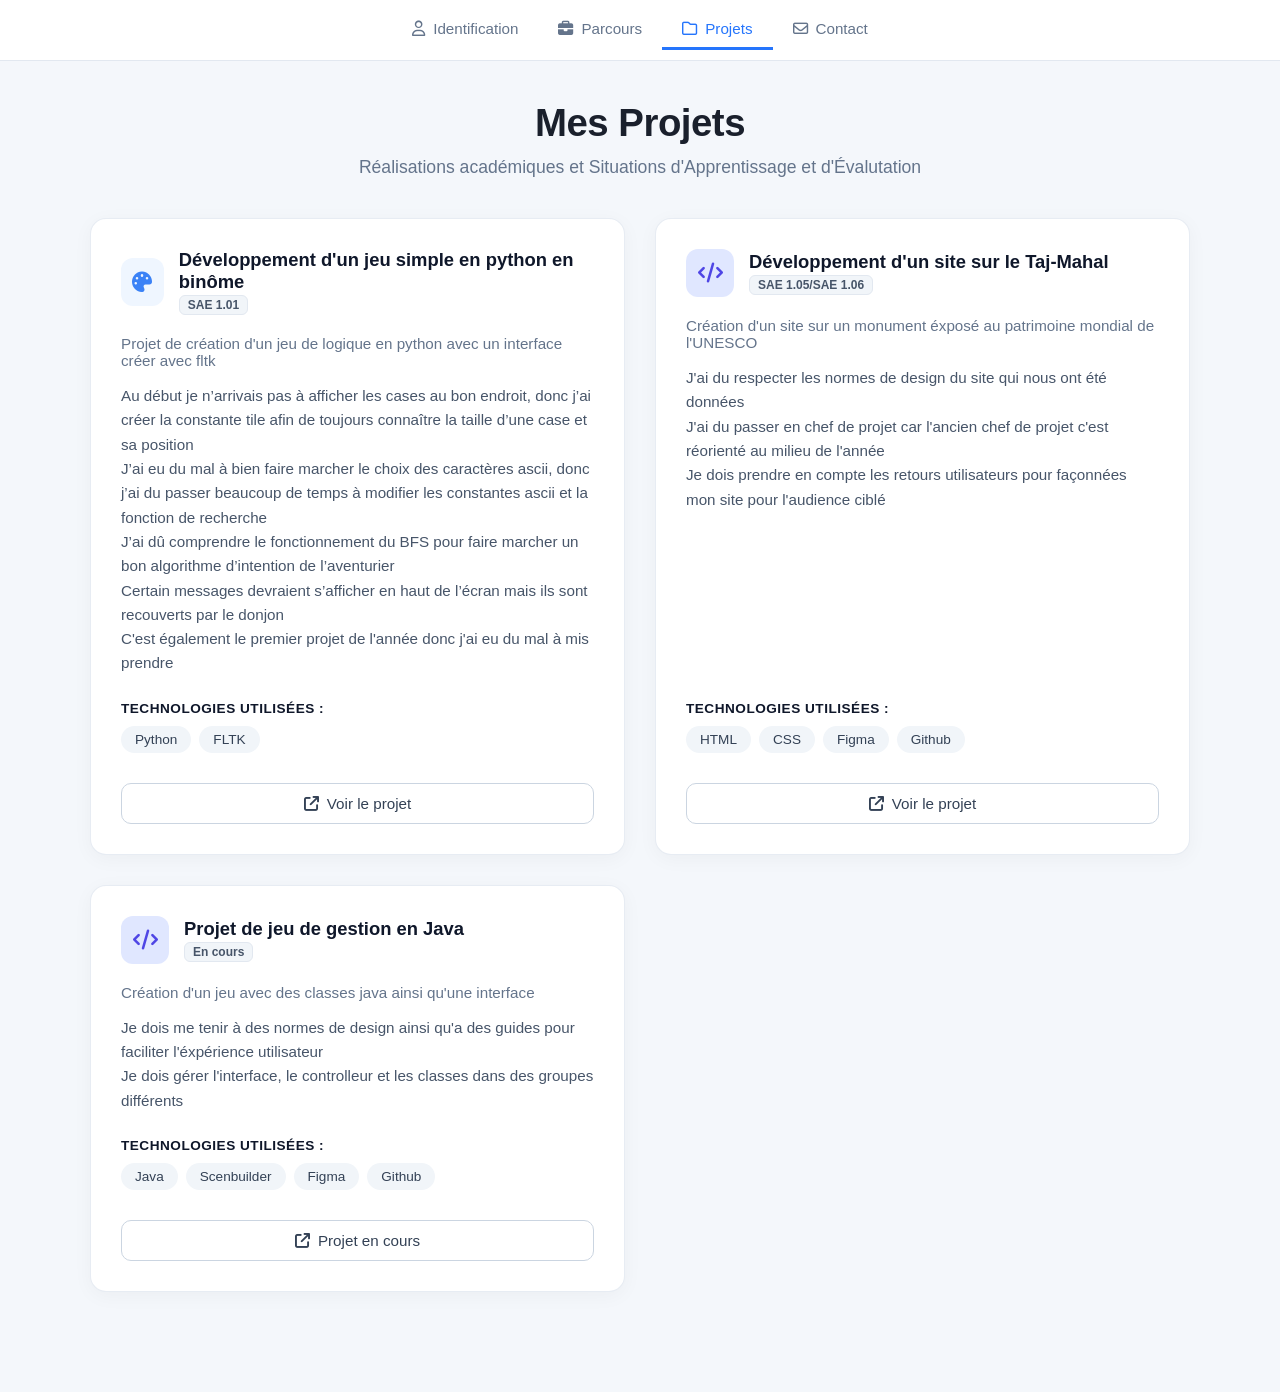
==== projets.html @ 538df872 "Add files via upload" ====
<!DOCTYPE html>
<html lang="fr">
<head>
    <meta charset="UTF-8">
    <meta name="viewport" content="width=device-width, initial-scale=1.0">
    <title>Mes Projets - Portfolio</title>
    <link rel="stylesheet" href="style.css">
    <link rel="stylesheet" href="https://cdnjs.cloudflare.com/ajax/libs/font-awesome/6.4.0/css/all.min.css">
</head>
<body>

    <nav class="navbar">
        <a href="index.html" class="nav-item"><i class="fa-regular fa-user"></i> Identification</a>
        <a href="parcours.html" class="nav-item"><i class="fa-solid fa-briefcase"></i> Parcours</a>
        <a href="#" class="nav-item active"><i class="fa-regular fa-folder"></i> Projets</a>
        <a href="contact.html" class="nav-item"><i class="fa-regular fa-envelope"></i> Contact</a>
    </nav>

    <main class="container">
        
        <header class="page-header">
            <h1>Mes Projets</h1>
            <p>Réalisations académiques et Situations d'Apprentissage et d'Évalutation</p>
        </header>

        <section class="projects-grid">
            
            <div class="project-card">
                <div class="project-header">
                    <div class="icon-wrapper text-blue">
                        <i class="fa-solid fa-palette"></i>
                    </div>
                    <div>
                        <h2>Développement d'un jeu simple en python en binôme</h2>
                        <span class="sae-badge">SAE 1.01</span>
                    </div>
                </div>
                
                <p class="project-tagline">Projet de création d'un jeu de logique en python avec un interface créer avec fltk</p>
                <p class="project-desc">Au début je n’arrivais pas à afficher les cases au bon endroit, donc j’ai créer la constante tile afin de toujours connaître la taille d’une case et sa position<br>
                    J’ai eu du mal à bien faire marcher le choix des caractères ascii, donc j’ai du passer beaucoup de temps à modifier les constantes ascii et la fonction de recherche<br>
                    J’ai dû comprendre le fonctionnement du BFS pour faire marcher un bon algorithme d’intention de l’aventurier<br>
                    Certain messages devraient s’afficher en haut de l’écran mais ils sont recouverts par le donjon<br>
                    C'est également le premier projet de l'année donc j'ai eu du mal à mis prendre

                </p>
                
                <div class="tech-section">
                    <h3>Technologies utilisées :</h3>
                    <div class="tags">
                        <span class="tag">Python</span>
                        <span class="tag">FLTK</span>
                    </div>
                </div>

                <a href="https://github.com/Rotaura/wall_is_you" target="_blank" class="btn-project"><i class="fa-solid fa-arrow-up-right-from-square"></i> Voir le projet</a>
            </div>

            <div class="project-card">
                <div class="project-header">
                    <div class="icon-wrapper text-indigo">
                        <i class="fa-solid fa-code"></i>
                    </div>
                    <div>
                        <h2>Développement d'un site sur le Taj-Mahal</h2>
                        <span class="sae-badge">SAE 1.05/SAE 1.06</span>
                    </div>
                </div>
                
                <p class="project-tagline">Création d'un site sur un monument éxposé au patrimoine mondial de l'UNESCO</p>
                <p class="project-desc">J'ai du respecter les normes de design du site qui nous ont été données<br>
                    J'ai du passer en chef de projet car l'ancien chef de projet c'est réorienté au milieu de l'année<br>
                    Je dois prendre en compte les retours utilisateurs pour façonnées mon site pour l'audience ciblé
                </p>
                
                <div class="tech-section">
                    <h3>Technologies utilisées :</h3>
                    <div class="tags">
                        <span class="tag">HTML</span>
                        <span class="tag">CSS</span>
                        <span class="tag">Figma</span>
                        <span class="tag">Github</span>
                    </div>
                </div>

                <a href="https://rotaura.github.io/TajMahal-MCN/" target="_blank" class="btn-project"><i class="fa-solid fa-arrow-up-right-from-square"></i> Voir le projet</a>
            </div>

            <div class="project-card">
                <div class="project-header">
                    <div class="icon-wrapper text-indigo">
                        <i class="fa-solid fa-code"></i>
                    </div>
                    <div>
                        <h2>Projet de jeu de gestion en Java</h2>
                        <span class="sae-badge">En cours</span>
                    </div>
                </div>
                
                <p class="project-tagline">Création d'un jeu avec des classes java ainsi qu'une interface</p>
                <p class="project-desc">Je dois me tenir à des normes de design ainsi qu'a des guides pour faciliter l'éxpérience utilisateur<br>
                Je dois gérer l'interface, le controlleur et les classes dans des groupes différents
                </p>
                
                <div class="tech-section">
                    <h3>Technologies utilisées :</h3>
                    <div class="tags">
                        <span class="tag">Java</span>
                        <span class="tag">Scenbuilder</span>
                        <span class="tag">Figma</span>
                        <span class="tag">Github</span>
                    </div>
                </div>


                

                <a href="#" onclick="return false;" class="btn-project"><i class="fa-solid fa-arrow-up-right-from-square"></i> Projet en cours</a>
            </div>






        </section>
    </main>

</body>
</html>
---- style.css ----
/* Variables de couleur et réinitialisation */
:root {
    --bg-color: #f4f7fb;
    --card-bg: #ffffff;
    --text-main: #333333;
    --text-muted: #666666;
    --primary-gradient: linear-gradient(135deg, #2575fc 0%, #6a11cb 100%);
    --border-radius: 16px;
    --shadow: 0 4px 20px rgba(0, 0, 0, 0.05);
}

* {
    box-sizing: border-box;
    margin: 0;
    padding: 0;
    font-family: 'Segoe UI', Tahoma, Geneva, Verdana, sans-serif;
}

body {
    background-color: var(--bg-color);
    color: var(--text-main);
    padding-bottom: 50px;
}

/* Barre de Navigation */
.navbar {
    display: flex;
    justify-content: center;
    background-color: var(--card-bg);
    border-bottom: 1px solid #e2e8f0;
    padding: 10px 0;
    position: sticky;
    top: 0;
    z-index: 100;
}

.nav-item {
    text-decoration: none;
    color: var(--text-muted);
    padding: 10px 20px;
    font-weight: 500;
    font-size: 0.95rem;
    display: flex;
    align-items: center;
    gap: 8px;
    border-bottom: 3px solid transparent;
    transition: all 0.3s ease;
}

.nav-item:hover, .nav-item.active {
    color: #2575fc;
    border-bottom-color: #2575fc;
}

/* Conteneur Principal */
.container {
    max-width: 1100px;
    margin: 40px auto;
    padding: 0 20px;
}

/* Carte de Profil Principal */
.profile-card {
    background-color: var(--card-bg);
    border-radius: var(--border-radius);
    overflow: hidden;
    box-shadow: var(--shadow);
    margin-bottom: 30px;
}

.banner {
    height: 160px;
    background: var(--primary-gradient);
}

.profile-content {
    display: flex;
    padding: 0 40px 30px 40px;
    position: relative;
    align-items: flex-end;
}

.avatar-container {
    margin-top: -60px;
    margin-right: 25px;
}

.avatar {
    width: 130px;
    height: 130px;
    border-radius: 50%;
    border: 5px solid var(--card-bg);
    object-fit: cover;
    box-shadow: 0 4px 10px rgba(0,0,0,0.1);
    background-color: #ccc;
}

.profile-text {
    margin-bottom: 10px;
}

.profile-text h1 {
    font-size: 1.8rem;
    color: #1a202c;
}

.subtitle {
    color: var(--text-muted);
    font-size: 1.1rem;
    margin: 4px 0 12px 0;
}

/* Badges / Tags */
.tags {
    display: flex;
    gap: 8px;
    flex-wrap: wrap;
}

.tag {
    background-color: #f1f5f9;
    color: #475569;
    padding: 6px 14px;
    border-radius: 20px;
    font-size: 0.85rem;
    font-weight: 500;
}

/* Grille d'objectifs (3 colonnes) */
.goals-grid {
    display: grid;
    grid-template-columns: repeat(auto-fit, minmax(300px, 1fr));
    gap: 25px;
    margin-bottom: 30px;
}

.card {
    background-color: var(--card-bg);
    border-radius: var(--border-radius);
    padding: 25px;
    box-shadow: var(--shadow);
    display: flex;
    flex-direction: column;
    gap: 15px;
}

.card-header {
    display: flex;
    align-items: center;
    gap: 15px;
}

.card-header i {
    font-size: 1.5rem;
}

.card-header h3 {
    font-size: 1.1rem;
    font-weight: 600;
}

.timeframe {
    font-size: 0.8rem;
    color: #94a3b8;
    display: block;
}

.card p {
    color: var(--text-muted);
    font-size: 0.95rem;
    line-height: 1.6;
}

/* Couleurs spécifiques aux icônes des objectifs */
.text-blue { color: #3b82f6; }
.text-purple { color: #8b5cf6; }
.text-pink { color: #ec4899; }

/* Section À Propos */
.about-section {
    background-color: var(--card-bg);
    border-radius: var(--border-radius);
    padding: 35px 40px;
    box-shadow: var(--shadow);
}

.about-section h2 {
    font-size: 1.4rem;
    margin-bottom: 15px;
    color: #1a202c;
}

.about-section p {
    color: var(--text-muted);
    line-height: 1.7;
    font-size: 1rem;
}

/* Adaptabilité Mobile (Responsiveness) */
@media (max-width: 768px) {
    .profile-content {
        flex-direction: column;
        align-items: center;
        text-align: center;
        padding: 0 20px 25px 20px;
    }

    .avatar-container {
        margin-right: 0;
        margin-bottom: 15px;
    }

    .tags {
        justify-content: center;
    }
    
    .navbar {
        font-size: 0.85rem;
    }
}


/* Variables globales de design */
:root {
    --bg-color: #f4f7fb;
    --card-bg: #ffffff;
    --text-main: #1a202c;
    --text-muted: #64748b;
    --timeline-line-color: #cbd5e1;
    
    /* Thèmes couleur */
    --blue-primary: #3b82f6;
    --green-primary: #10b981;
    --orange-primary: #d97706;
    --orange-bg: #fffbeb;
    --orange-border: #fef3c7;
}

* {
    box-sizing: border-box;
    margin: 0;
    padding: 0;
    font-family: 'Segoe UI', Tahoma, Geneva, Verdana, sans-serif;
}

body {
    background-color: var(--bg-color);
    color: var(--text-main);
    padding-bottom: 60px;
}

/* Barre de Navigation */
.navbar {
    display: flex;
    justify-content: center;
    background-color: var(--card-bg);
    border-bottom: 1px solid #e2e8f0;
    padding: 10px 0;
    position: sticky;
    top: 0;
    z-index: 100;
}

.nav-item {
    text-decoration: none;
    color: var(--text-muted);
    padding: 10px 20px;
    font-weight: 500;
    font-size: 0.95rem;
    display: flex;
    align-items: center;
    gap: 8px;
    border-bottom: 3px solid transparent;
    transition: all 0.3s ease;
}

.nav-item:hover, .nav-item.active {
    color: #2575fc;
    border-bottom-color: #2575fc;
}

/* Conteneur Principal */
.container {
    max-width: 1100px;
    margin: 40px auto;
    padding: 0 20px;
}

/* En-tête de la page */
.page-header {
    text-align: center;
    margin-bottom: 50px;
}

.page-header h1 {
    font-size: 2.2rem;
    font-weight: 600;
    margin-bottom: 10px;
}

.page-header p {
    color: var(--text-muted);
    font-size: 1.1rem;
}

/* --- SYSTEME DE LA FRISE (TIMELINE) --- */
.timeline {
    position: relative;
    margin: 0 auto;
    padding: 20px 0;
}

/* La ligne centrale */
.timeline::before {
    content: '';
    position: absolute;
    width: 2px;
    background-color: #dbeafe; /* Ligne bleu-violet très clair */
    top: 0;
    bottom: 0;
    left: 50%;
    transform: translateX(-50%);
}

/* Structure d'une ligne de la frise */
.timeline-item {
    display: grid;
    grid-template-columns: 1fr 1fr;
    gap: 60px;
    position: relative;
    margin-bottom: 40px;
    align-items: center;
}

/* Gestion de l'alignement Gauche / Droite */
.timeline-item.left .card {
    grid-column: 1;
    justify-self: end;
}

.timeline-item.right .card {
    grid-column: 2;
    justify-self: start;
}

/* Les puces (points) sur la ligne centrale */
.timeline-dot {
    position: absolute;
    width: 16px;
    height: 16px;
    border-radius: 50%;
    background-color: #fff;
    left: 50%;
    top: 50%;
    transform: translate(-50%, -50%);
    z-index: 2;
    box-shadow: 0 0 0 4px #fff, 0 2px 8px rgba(0,0,0,0.15);
}

/* Thèmes couleur des puces dynamiques */
.blue-theme .timeline-dot { background-color: var(--blue-primary); }
.green-theme .timeline-dot { background-color: var(--green-primary); }

/* Cartes d'affichage des événements */
.card {
    background-color: var(--card-bg);
    border-radius: 16px;
    padding: 25px;
    width: 100%;
    max-width: 460px;
    box-shadow: 0 4px 15px rgba(0, 0, 0, 0.03);
    border: 1px solid #f1f5f9;
    transition: transform 0.2s ease;
}

.card:hover {
    transform: translateY(-2px);
}

.card-title-row {
    display: flex;
    justify-content: space-between;
    align-items: center;
    gap: 15px;
    margin-bottom: 8px;
}

.card h2 {
    font-size: 1.1rem;
    font-weight: 600;
    display: flex;
    align-items: center;
    gap: 10px;
}

/* Attribution des couleurs d'icônes selon le thème */
.blue-theme .card h2 i { color: var(--blue-primary); }
.green-theme .card h2 i { color: var(--green-primary); }

/* Badge de l'année */
.badge-year {
    background-color: #f8fafc;
    border: 1px solid #e2e8f0;
    color: #475569;
    padding: 4px 10px;
    border-radius: 6px;
    font-size: 0.75rem;
    font-weight: 500;
    white-space: nowrap;
}

.institution {
    color: #94a3b8;
    font-size: 0.95rem;
    margin-bottom: 15px;
}

.description {
    color: #475569;
    font-size: 0.95rem;
    line-height: 1.5;
}

/* --- SECTION CERTIFICATIONS --- */
.certifications-section {
    background-color: var(--orange-bg);
    border: 1px solid var(--orange-border);
    border-radius: 16px;
    padding: 30px;
    margin-top: 60px;
}

.section-title {
    font-size: 1.2rem;
    color: var(--orange-primary);
    margin-bottom: 20px;
    display: flex;
    align-items: center;
    gap: 10px;
}

.certifications-grid {
    display: grid;
    grid-template-columns: repeat(auto-fit, minmax(250px, 1fr));
    gap: 20px;
}

.certif-card {
    background-color: #fff3e0; /* Fond beige/jaune très clair */
    border: 1px solid #ffe0b2;
    border-radius: 12px;
    padding: 20px;
}

.certif-card h3 {
    font-size: 1rem;
    font-weight: 600;
    color: #1a202c;
    display: flex;
    align-items: center;
    gap: 8px;
    margin-bottom: 4px;
}

.certif-card h3 i {
    color: var(--orange-primary);
    font-size: 0.95rem;
}

.certif-card .subtitle {
    color: var(--text-muted);
    font-size: 0.85rem;
    margin-bottom: 8px;
}

.certif-card .year {
    color: #94a3b8;
    font-size: 0.8rem;
}

/* --- RESPONSIVE DESIGN (MOBILE) --- */
@media (max-width: 768px) {
    /* Sur mobile, on pousse la ligne tout à gauche */
    .timeline::before {
        left: 20px;
    }

    .timeline-item {
        grid-template-columns: 1fr;
        gap: 0;
        padding-left: 50px;
    }

    .timeline-item.left .card, 
    .timeline-item.right .card {
        grid-column: 1;
        justify-self: start;
        max-width: 100%;
    }

    /* Recalage des puces sur la ligne de gauche */
    .timeline-dot {
        left: 20px;
        top: 30px;
        transform: translate(-50%, 0);
    }
}

/* Variables globales */
:root {
    --bg-color: #f4f7fb;
    --card-bg: #ffffff;
    --text-main: #1a202c;
    --text-muted: #64748b;
    --border-color: #e2e8f0;
    --border-radius: 20px;
    --shadow: 0 4px 20px rgba(0, 0, 0, 0.04);
}

* {
    box-sizing: border-box;
    margin: 0;
    padding: 0;
    font-family: 'Segoe UI', Tahoma, Geneva, Verdana, sans-serif;
}

body {
    background-color: var(--bg-color);
    color: var(--text-main);
    padding-bottom: 60px;
}

/* Barre de Navigation */
.navbar {
    display: flex;
    justify-content: center;
    background-color: var(--card-bg);
    border-bottom: 1px solid var(--border-color);
    padding: 10px 0;
    position: sticky;
    top: 0;
    z-index: 100;
}

.nav-item {
    text-decoration: none;
    color: var(--text-muted);
    padding: 10px 20px;
    font-weight: 500;
    font-size: 0.95rem;
    display: flex;
    align-items: center;
    gap: 8px;
    border-bottom: 3px solid transparent;
    transition: all 0.3s ease;
}

.nav-item:hover, .nav-item.active {
    color: #2575fc;
    border-bottom-color: #2575fc;
}

/* Conteneur Principal */
.container {
    max-width: 1140px;
    margin: 40px auto;
    padding: 0 20px;
}

/* En-tête de la page */
.page-header {
    text-align: center;
    margin-bottom: 50px;
}

.page-header h1 {
    font-size: 2.4rem;
    font-weight: 600;
    margin-bottom: 12px;
    letter-spacing: -0.5px;
}

.page-header p {
    color: var(--text-muted);
    font-size: 1.1rem;
}

/* Grille des cartes */
.projects-grid {
    display: grid;
    grid-template-columns: repeat(auto-fit, minmax(450px, 1fr));
    gap: 30px;
}

/* Style de la carte projet */
.project-card {
    background-color: var(--card-bg);
    border-radius: var(--border-radius);
    padding: 30px;
    box-shadow: var(--shadow);
    border: 1px solid rgba(226, 232, 240, 0.8);
    display: flex;
    flex-direction: column;
}

/* En-tête interne de la carte */
.project-header {
    display: flex;
    align-items: center;
    gap: 15px;
    margin-bottom: 20px;
}

.icon-wrapper {
    width: 48px;
    height: 48px;
    border-radius: 12px;
    display: flex;
    align-items: center;
    justify-content: center;
    font-size: 1.25rem;
}

/* Fonds légers pour les icônes */
.text-blue { background-color: #eff6ff; color: #3b82f6; }
.text-indigo { background-color: #e0e7ff; color: #4f46e5; }

.project-header h2 {
    font-size: 1.15rem;
    font-weight: 600;
    color: #0f172a;
    margin-bottom: 2px;
}

/* Badge SAÉ */
.sae-badge {
    display: inline-block;
    background-color: #f1f5f9;
    border: 1px solid var(--border-color);
    color: #475569;
    padding: 2px 8px;
    border-radius: 6px;
    font-size: 0.75rem;
    font-weight: 600;
}

/* Contenu textuel */
.project-tagline {
    font-size: 0.95rem;
    color: var(--text-muted);
    margin-bottom: 15px;
}

.project-desc {
    font-size: 0.95rem;
    color: #475569;
    line-height: 1.6;
    margin-bottom: 25px;
    flex-grow: 1; /* Permet d'aligner les boutons en bas si les textes ont des tailles différentes */
}

/* Section techno */
.tech-section {
    margin-bottom: 30px;
}

.tech-section h3 {
    font-size: 0.85rem;
    font-weight: 600;
    color: #0f172a;
    margin-bottom: 10px;
    text-transform: uppercase;
    letter-spacing: 0.5px;
}

.tags {
    display: flex;
    gap: 8px;
    flex-wrap: wrap;
}

.tag {
    background-color: #f1f5f9;
    color: #334155;
    padding: 6px 14px;
    border-radius: 20px;
    font-size: 0.85rem;
    font-weight: 500;
}

/* Bouton Voir le projet */
.btn-project {
    display: flex;
    align-items: center;
    justify-content: center;
    gap: 8px;
    text-decoration: none;
    color: #334155;
    border: 1px solid #cbd5e1;
    padding: 11px;
    border-radius: 10px;
    font-size: 0.95rem;
    font-weight: 500;
    transition: background-color 0.2s, border-color 0.2s;
}

.btn-project:hover {
    background-color: #f8fafc;
    border-color: #94a3b8;
}

/* Version mobile */
@media (max-width: 640px) {
    .projects-grid {
        grid-template-columns: 1fr;
    }
    
    .project-card {
        padding: 20px;
    }
}

/* Variables */
:root {
    --bg-color: #f4f7fb;
    --card-bg: #ffffff;
    --text-main: #1a202c;
    --text-muted: #64748b;
    --input-bg: #f1f5f9;
    --border-radius: 16px;
    --shadow: 0 4px 20px rgba(0, 0, 0, 0.04);
}

* {
    box-sizing: border-box;
    margin: 0;
    padding: 0;
    font-family: 'Segoe UI', Tahoma, Geneva, Verdana, sans-serif;
}

body {
    background-color: var(--bg-color);
    color: var(--text-main);
    padding-bottom: 60px;
}

/* Barre de Navigation */
.navbar {
    display: flex;
    justify-content: center;
    background-color: var(--card-bg);
    border-bottom: 1px solid #e2e8f0;
    padding: 10px 0;
    position: sticky;
    top: 0;
    z-index: 100;
}

.nav-item {
    text-decoration: none;
    color: var(--text-muted);
    padding: 10px 20px;
    font-weight: 500;
    font-size: 0.95rem;
    display: flex;
    align-items: center;
    gap: 8px;
    border-bottom: 3px solid transparent;
    transition: all 0.3s ease;
}

.nav-item:hover, .nav-item.active {
    color: #2575fc;
    border-bottom-color: #2575fc;
}

/* Conteneur Principal */
.container {
    max-width: 1140px;
    margin: 40px auto;
    padding: 0 20px;
}

/* En-tête */
.page-header {
    text-align: center;
    margin-bottom: 40px;
}

.page-header h1 {
    font-size: 2.4rem;
    font-weight: 600;
    margin-bottom: 12px;
}

.page-header p {
    color: var(--text-muted);
    font-size: 1.1rem;
}

/* Disposition Grille (2 colonnes asymétriques) */
.contact-grid {
    display: grid;
    grid-template-columns: 1fr 1.2fr;
    gap: 30px;
    align-items: start;
}

.contact-info-column {
    display: flex;
    flex-direction: column;
    gap: 25px;
}

/* Style de base des cartes d'informations */
.info-card {
    background-color: var(--card-bg);
    border-radius: var(--border-radius);
    padding: 25px;
    box-shadow: var(--shadow);
    border: 1px solid rgba(226, 232, 240, 0.8);
}

.info-card h3 {
    font-size: 1.05rem;
    font-weight: 600;
    margin-bottom: 6px;
    display: flex;
    align-items: center;
    gap: 10px;
}

.info-card p {
    color: var(--text-muted);
    font-size: 0.95rem;
    margin-bottom: 20px;
    line-height: 1.5;
}

/* Thématique Bleue (CV) */
.blue-theme {
    background-color: #eff6ff;
    border-color: #dbeafe;
}
.blue-theme h3 { color: #1e40af; }
.blue-theme p { color: #1e40af; opacity: 0.8; }

/* Thématique Ciel (LinkedIn) */
.sky-theme {
    background-color: #f0f9ff;
    border-color: #e0f2fe;
}
.sky-theme h3 { color: #0369a1; }
.sky-theme p { color: #0369a1; opacity: 0.8; }

/* Thématique Verte (Dispo) */
.green-theme {
    background-color: #f0fdf4;
    border-color: #dcfce7;
}
.green-theme h3 { color: #15803d; }
.green-theme p { color: #166534; margin-bottom: 0; }

/* Boutons des cartes de gauche */
.btn {
    display: flex;
    align-items: center;
    justify-content: center;
    gap: 8px;
    text-decoration: none;
    padding: 12px;
    border-radius: 10px;
    font-size: 0.95rem;
    font-weight: 600;
    width: 100%;
    transition: all 0.2s ease;
}

.btn-blue {
    background-color: #1d4ed8;
    color: #ffffff;
}
.btn-blue:hover { background-color: #1e40af; }

.btn-outline-sky {
    background-color: #ffffff;
    color: #0369a1;
    border: 1px solid #bae6fd;
}
.btn-outline-sky:hover {
    background-color: #f8fafc;
    border-color: #7dd3fc;
}

/* Coordonnées Directes */
.coords-card h3 {
    color: #0f172a;
    margin-bottom: 20px;
}

.coord-item {
    display: flex;
    align-items: center;
    gap: 15px;
    background-color: #f8fafc;
    padding: 14px 20px;
    border-radius: 12px;
    margin-bottom: 12px;
}

.coord-item:last-child { margin-bottom: 0; }

.coord-item i {
    font-size: 1.1rem;
}
.icon-phone { color: #10b981; }
.icon-email { color: #3b82f6; }

.coord-item .label {
    display: block;
    font-size: 0.8rem;
    color: #94a3b8;
}

.coord-item .value {
    font-size: 0.95rem;
    font-weight: 600;
    color: #334155;
}

/* --- LE FORMULAIRE (COLONNE DROITE) --- */
.form-card {
    background-color: var(--card-bg);
    border-radius: var(--border-radius);
    padding: 35px;
    box-shadow: var(--shadow);
    border: 1px solid rgba(226, 232, 240, 0.8);
}

.form-card h2 {
    font-size: 1.15rem;
    font-weight: 600;
    color: #0f172a;
    display: flex;
    align-items: center;
    gap: 10px;
    margin-bottom: 4px;
}

.form-subtitle {
    font-size: 0.95rem;
    color: var(--text-muted);
    margin-bottom: 25px;
}

.form-group {
    margin-bottom: 20px;
}

.form-group label {
    display: block;
    font-size: 0.9rem;
    font-weight: 600;
    color: #334155;
    margin-bottom: 8px;
}

.form-group input, 
.form-group textarea {
    width: 100%;
    background-color: var(--input-bg);
    border: 1px solid transparent;
    border-radius: 10px;
    padding: 12px 16px;
    font-size: 0.95rem;
    color: var(--text-main);
    outline: none;
    transition: all 0.2s ease;
}

.form-group input:focus, 
.form-group textarea:focus {
    background-color: #ffffff;
    border-color: #cbd5e1;
    box-shadow: 0 0 0 4px rgba(241, 245, 249, 0.8);
}

/* Bouton de soumission (Noir/Bleu nuit très foncé) */
.btn-submit {
    width: 100%;
    background-color: #09090b;
    color: #ffffff;
    border: none;
    padding: 14px;
    border-radius: 10px;
    font-size: 0.95rem;
    font-weight: 600;
    cursor: pointer;
    display: flex;
    align-items: center;
    justify-content: center;
    gap: 10px;
    margin-top: 10px;
    transition: background-color 0.2s ease;
}

.btn-submit:hover {
    background-color: #18181b;
}

/* Pied de page / Message final */
.contact-footer {
    grid-column: span 2;
    background-color: var(--card-bg);
    border-radius: var(--border-radius);
    padding: 25px;
    text-align: center;
    box-shadow: var(--shadow);
    border: 1px solid rgba(226, 232, 240, 0.8);
    margin-top: 20px;
}

.contact-footer p {
    color: #475569;
    font-size: 0.95rem;
    font-weight: 500;
}

/* --- RESPONSIVE DESIGN --- */
@media (max-width: 850px) {
    .contact-grid {
        grid-template-columns: 1fr;
    }
    
    .contact-footer {
        grid-column: span 1;
    }
}
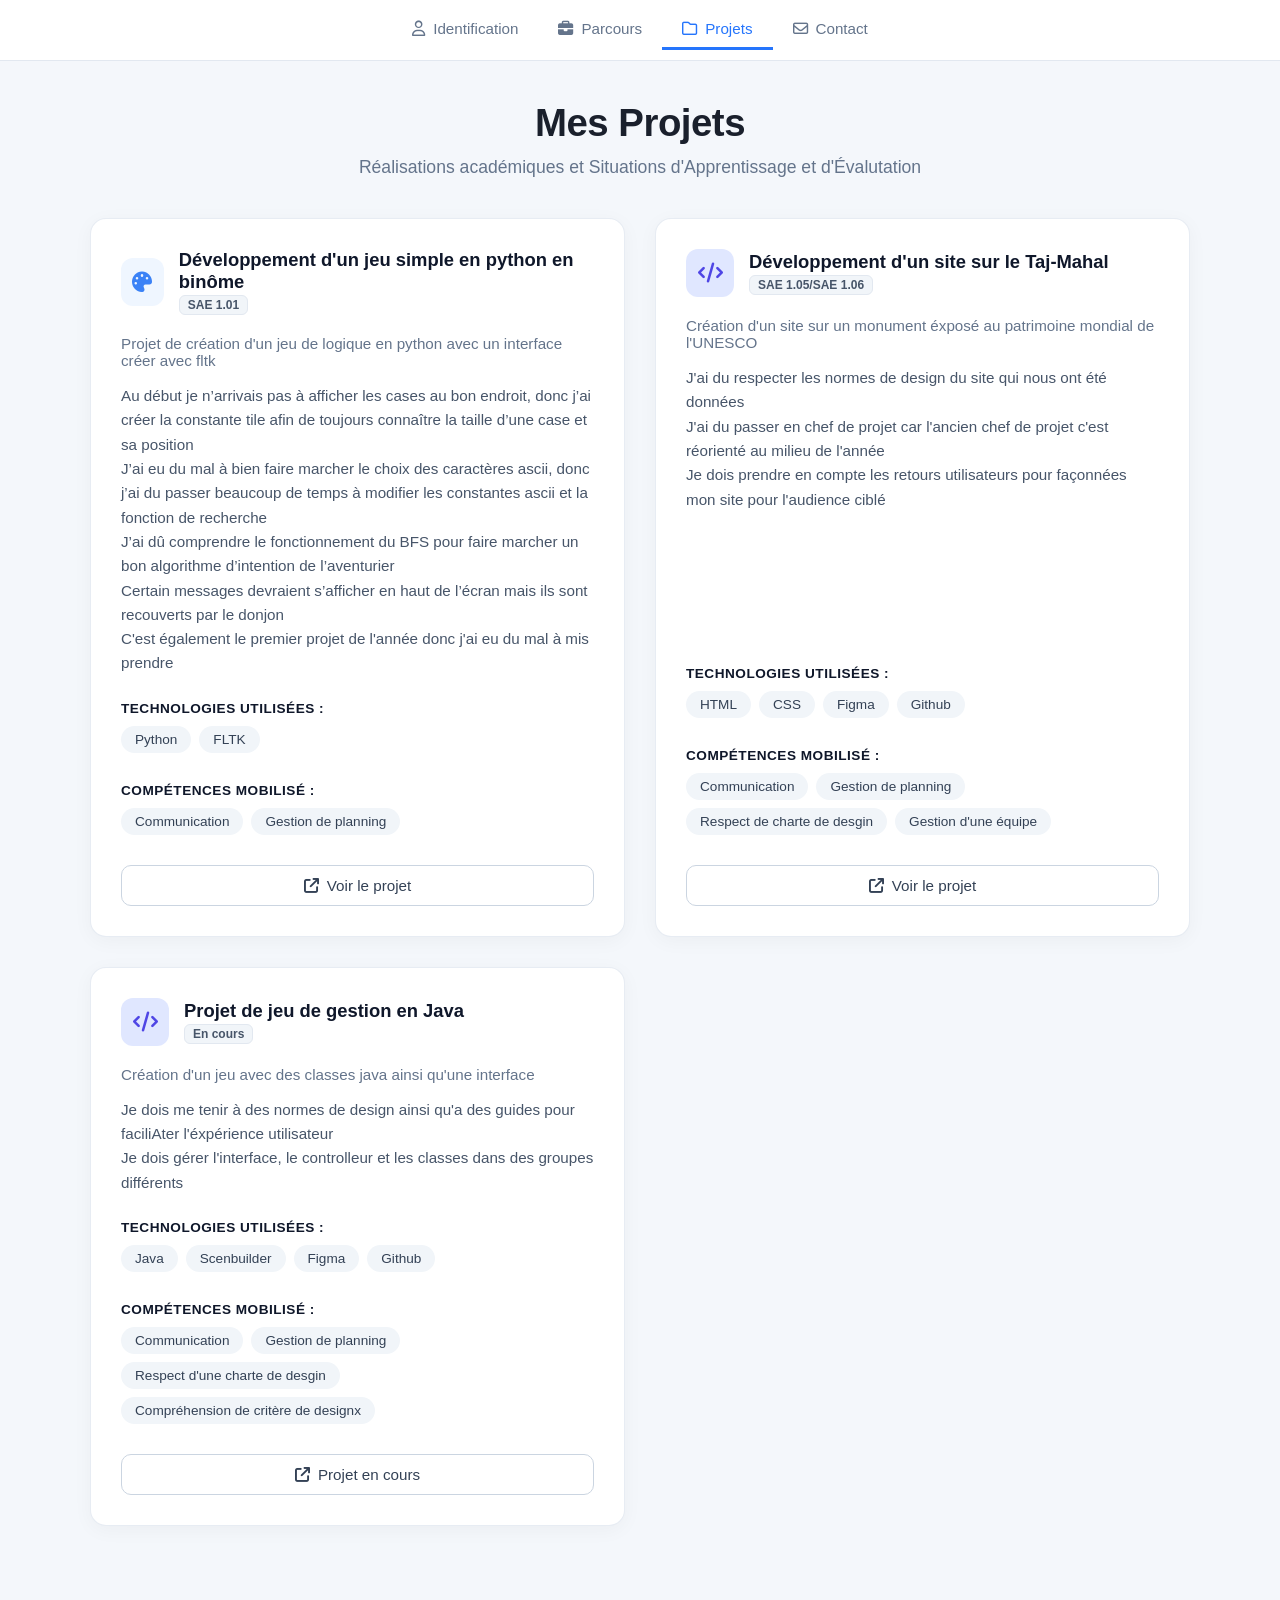
==== commit c51a3f24: "Update projets.html" ====
--- a/projets.html
+++ b/projets.html
@@ -52,6 +52,13 @@
                         <span class="tag">FLTK</span>
                     </div>
                 </div>
+                <div class="tech-section">
+                    <h3>Compétences mobilisé :</h3>
+                    <div class="tags">
+                        <span class="tag">Communication</span>
+                        <span class="tag">Gestion de planning</span>
+                    </div>
+                </div>
 
                 <a href="https://github.com/Rotaura/wall_is_you" target="_blank" class="btn-project"><i class="fa-solid fa-arrow-up-right-from-square"></i> Voir le projet</a>
             </div>
@@ -82,6 +89,15 @@
                         <span class="tag">Github</span>
                     </div>
                 </div>
+                <div class="tech-section">
+                    <h3>Compétences mobilisé :</h3>
+                    <div class="tags">
+                        <span class="tag">Communication</span>
+                        <span class="tag">Gestion de planning</span>
+                        <span class="tag">Respect de charte de desgin</span>
+                        <span class="tag">Gestion d'une équipe</span>
+                    </div>
+                </div>
 
                 <a href="https://rotaura.github.io/TajMahal-MCN/" target="_blank" class="btn-project"><i class="fa-solid fa-arrow-up-right-from-square"></i> Voir le projet</a>
             </div>
@@ -98,7 +114,7 @@
                 </div>
                 
                 <p class="project-tagline">Création d'un jeu avec des classes java ainsi qu'une interface</p>
-                <p class="project-desc">Je dois me tenir à des normes de design ainsi qu'a des guides pour faciliter l'éxpérience utilisateur<br>
+                <p class="project-desc">Je dois me tenir à des normes de design ainsi qu'a des guides pour faciliAter l'éxpérience utilisateur<br>
                 Je dois gérer l'interface, le controlleur et les classes dans des groupes différents
                 </p>
                 
@@ -109,6 +125,16 @@
                         <span class="tag">Scenbuilder</span>
                         <span class="tag">Figma</span>
                         <span class="tag">Github</span>
+                    </div>
+                </div>
+                <div class="tech-section">
+                    <h3>Compétences mobilisé :</h3>
+                    <div class="tags">
+                        <span class="tag">Communication</span>
+                        <span class="tag">Gestion de planning</span>
+                        <span class="tag">Respect d'une charte de desgin</span>
+                        <span class="tag">Compréhension de critère de designx</span>
+
                     </div>
                 </div>
 
@@ -127,4 +153,4 @@
     </main>
 
 </body>
-</html>+</html>
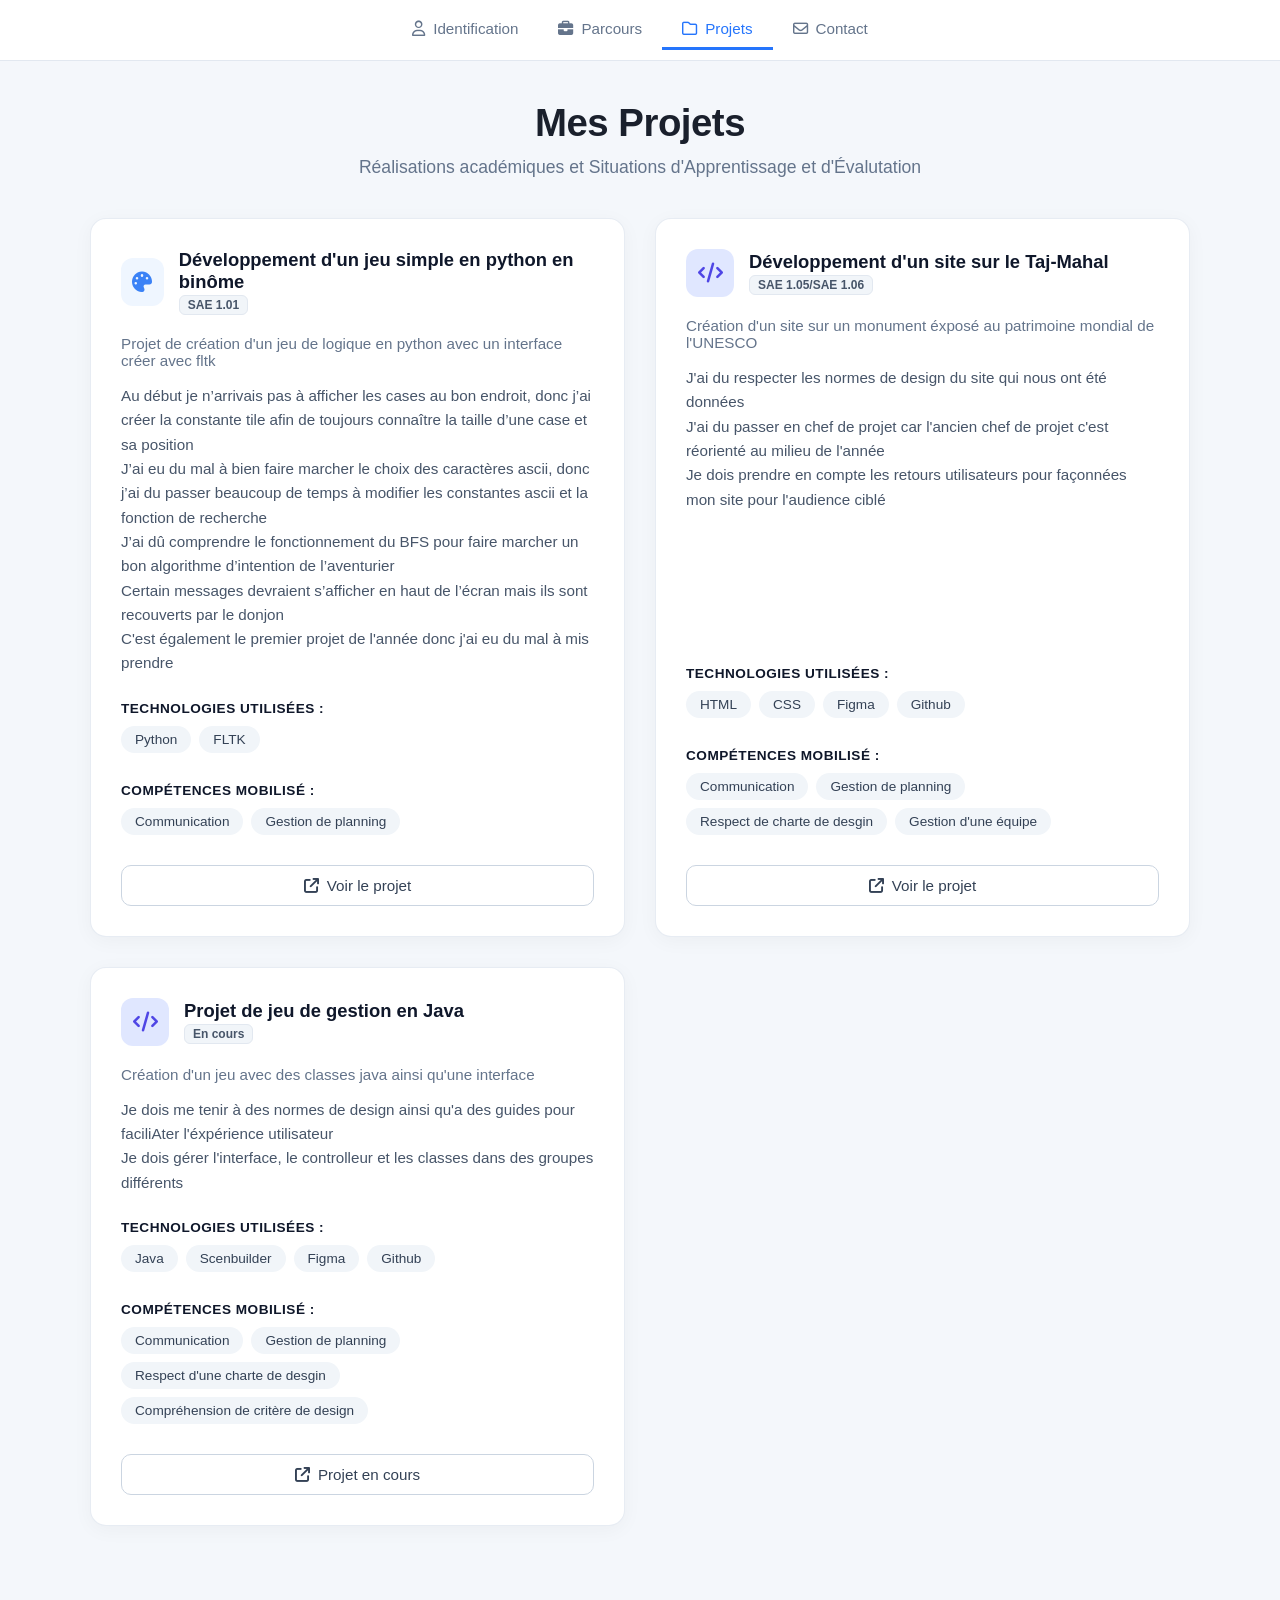
==== commit c9b055e7: "Update projets.html" ====
--- a/projets.html
+++ b/projets.html
@@ -133,7 +133,7 @@
                         <span class="tag">Communication</span>
                         <span class="tag">Gestion de planning</span>
                         <span class="tag">Respect d'une charte de desgin</span>
-                        <span class="tag">Compréhension de critère de designx</span>
+                        <span class="tag">Compréhension de critère de design</span>
 
                     </div>
                 </div>
